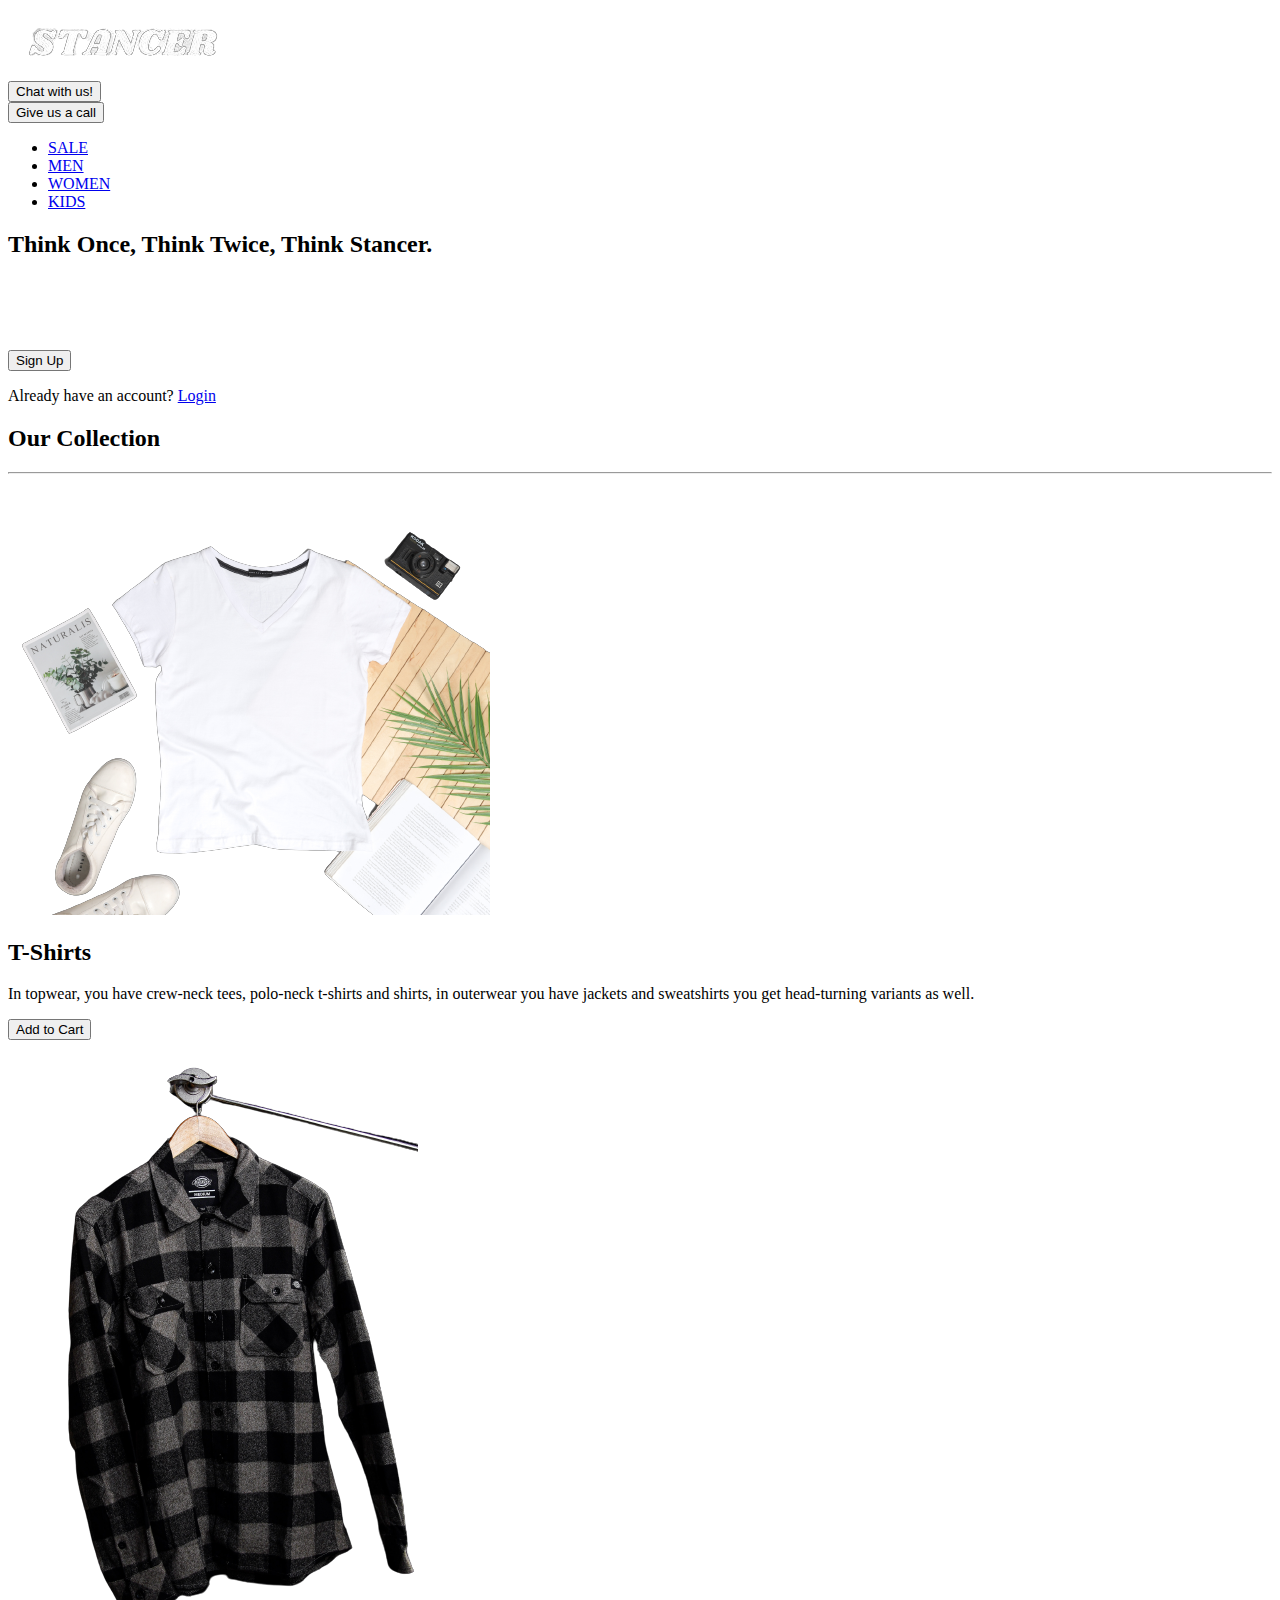
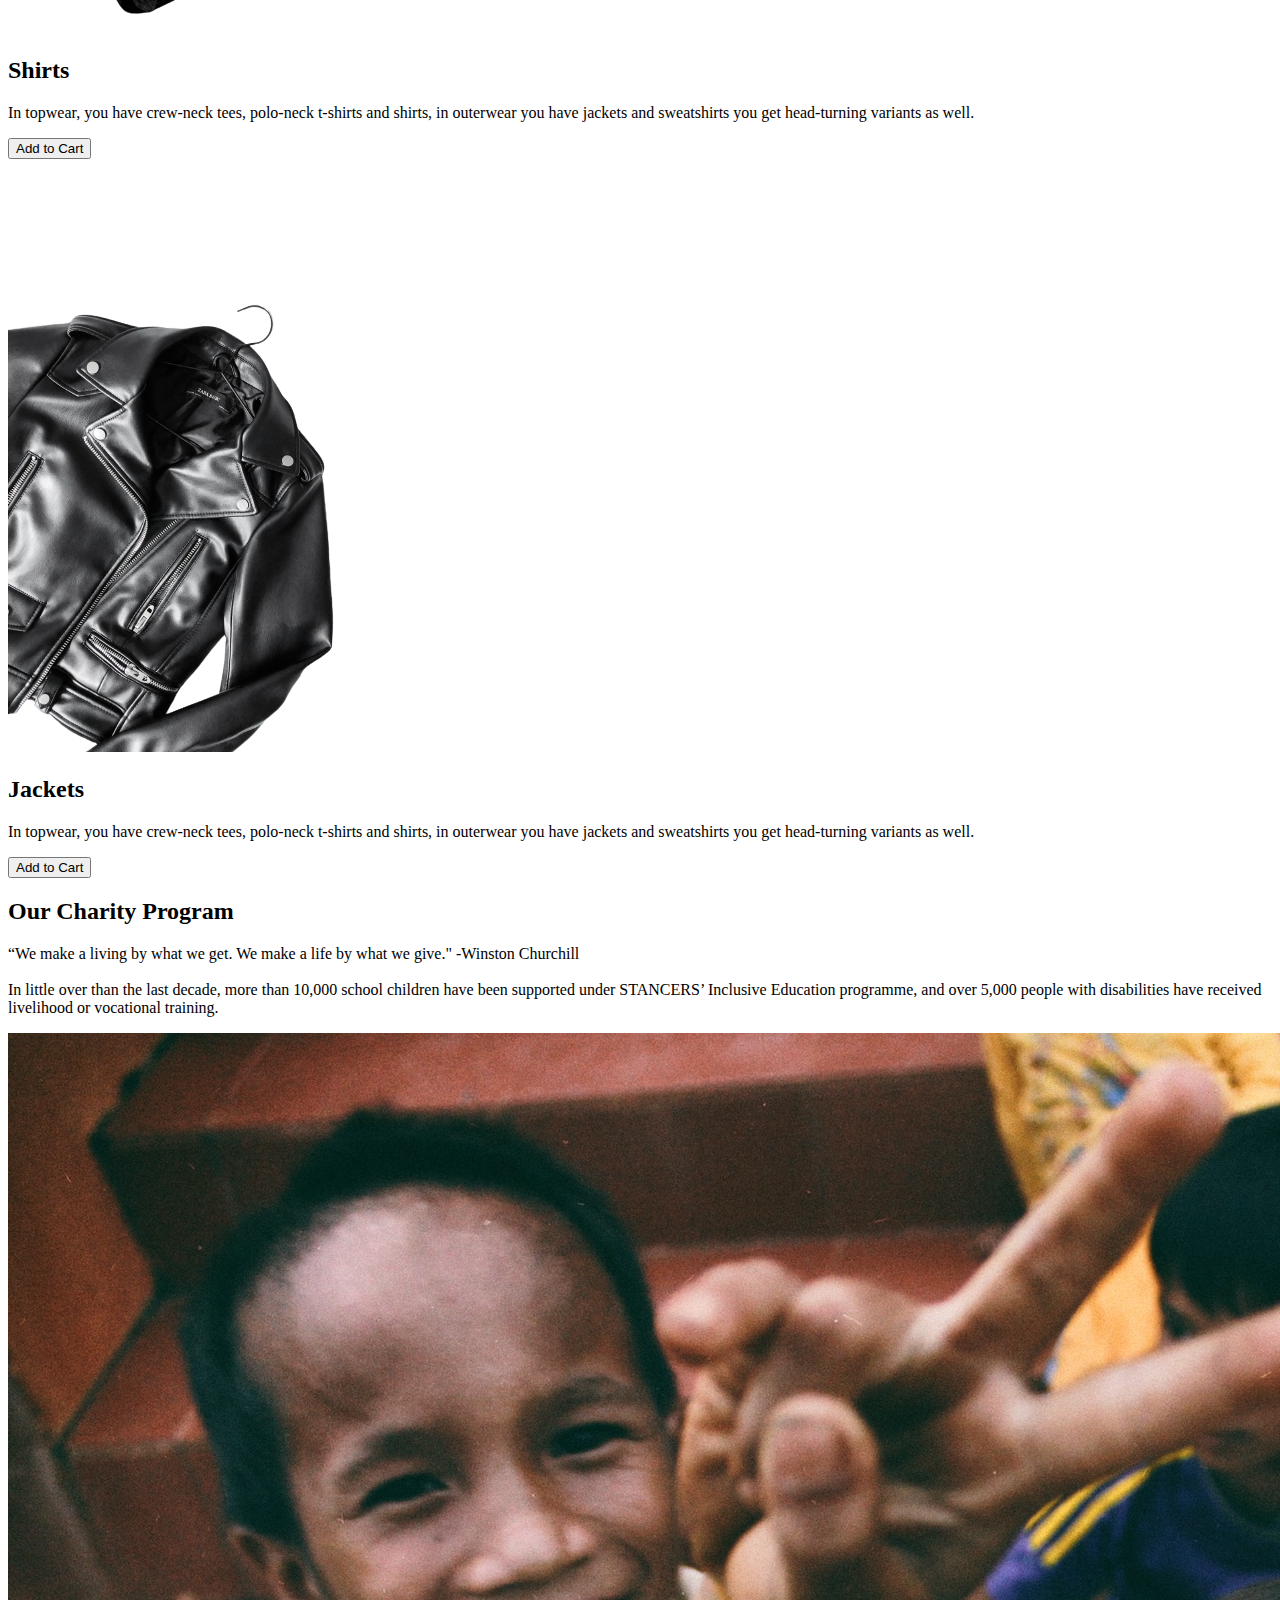
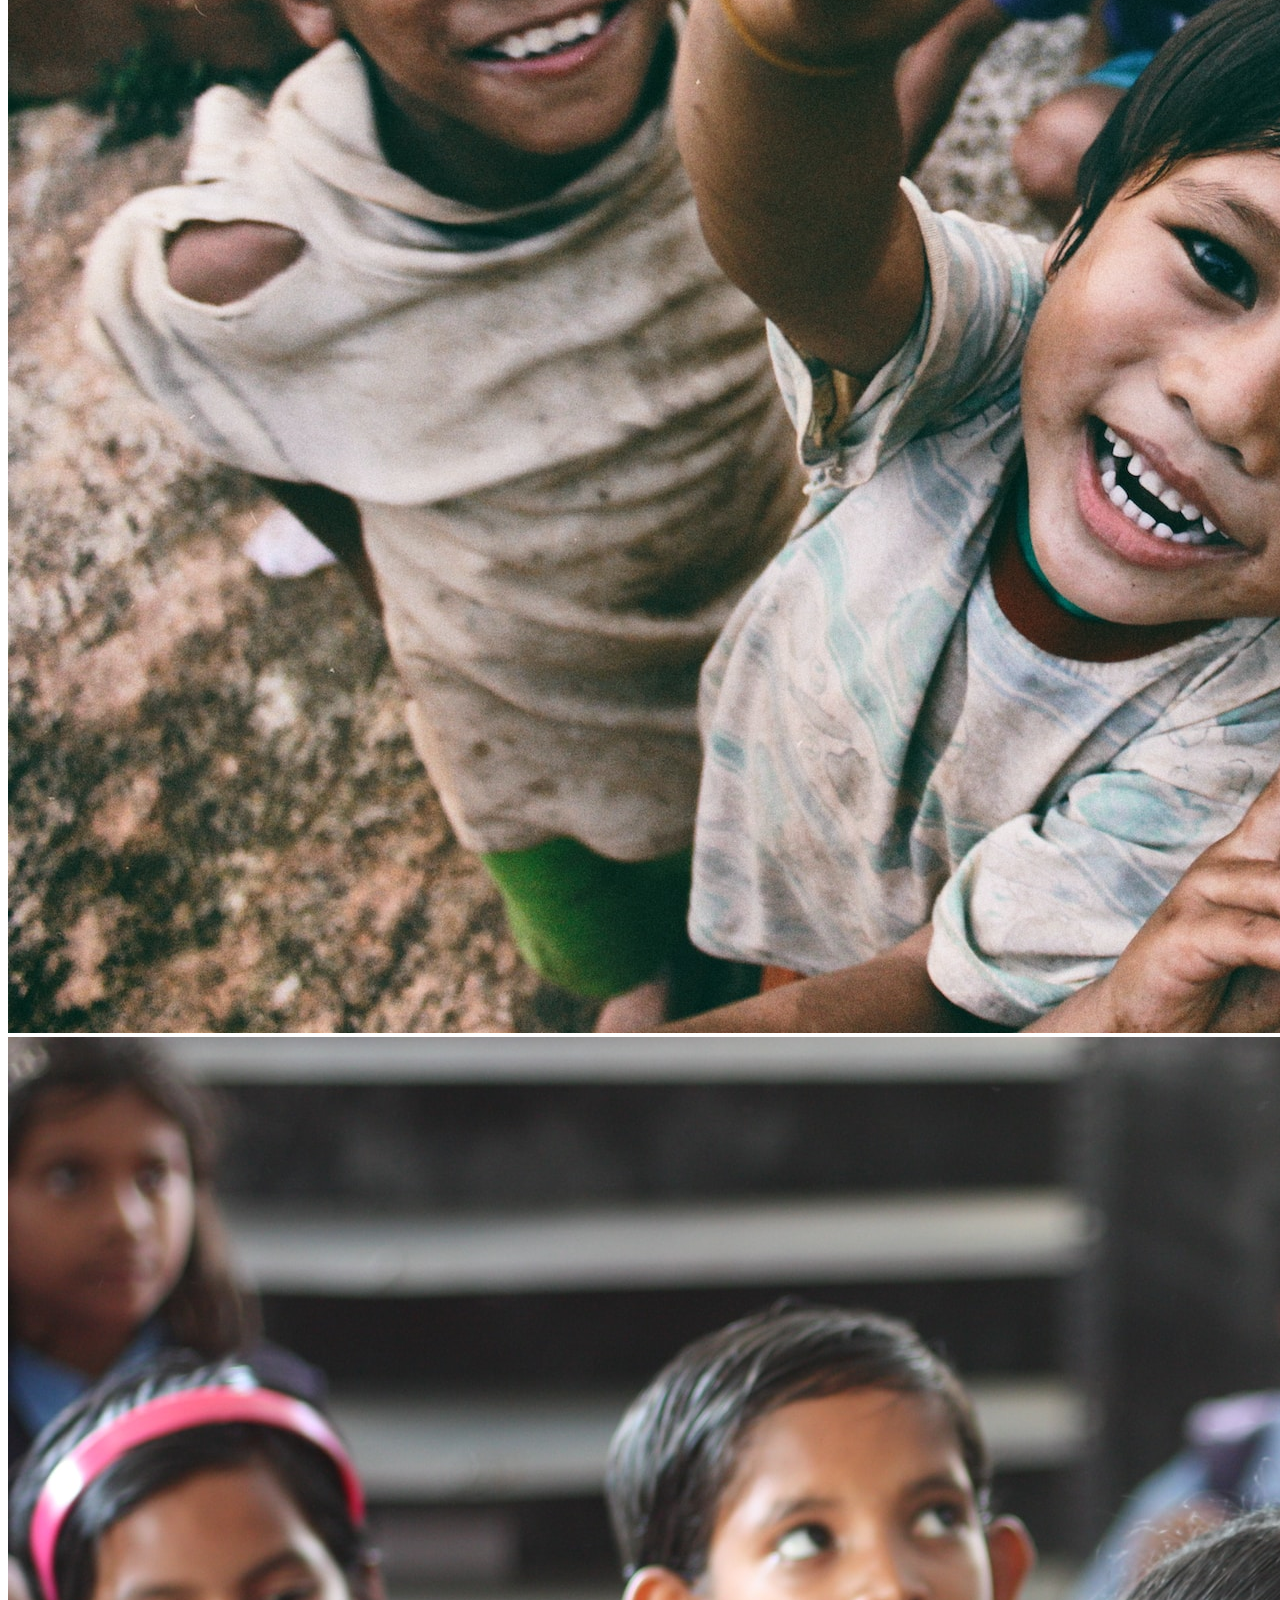
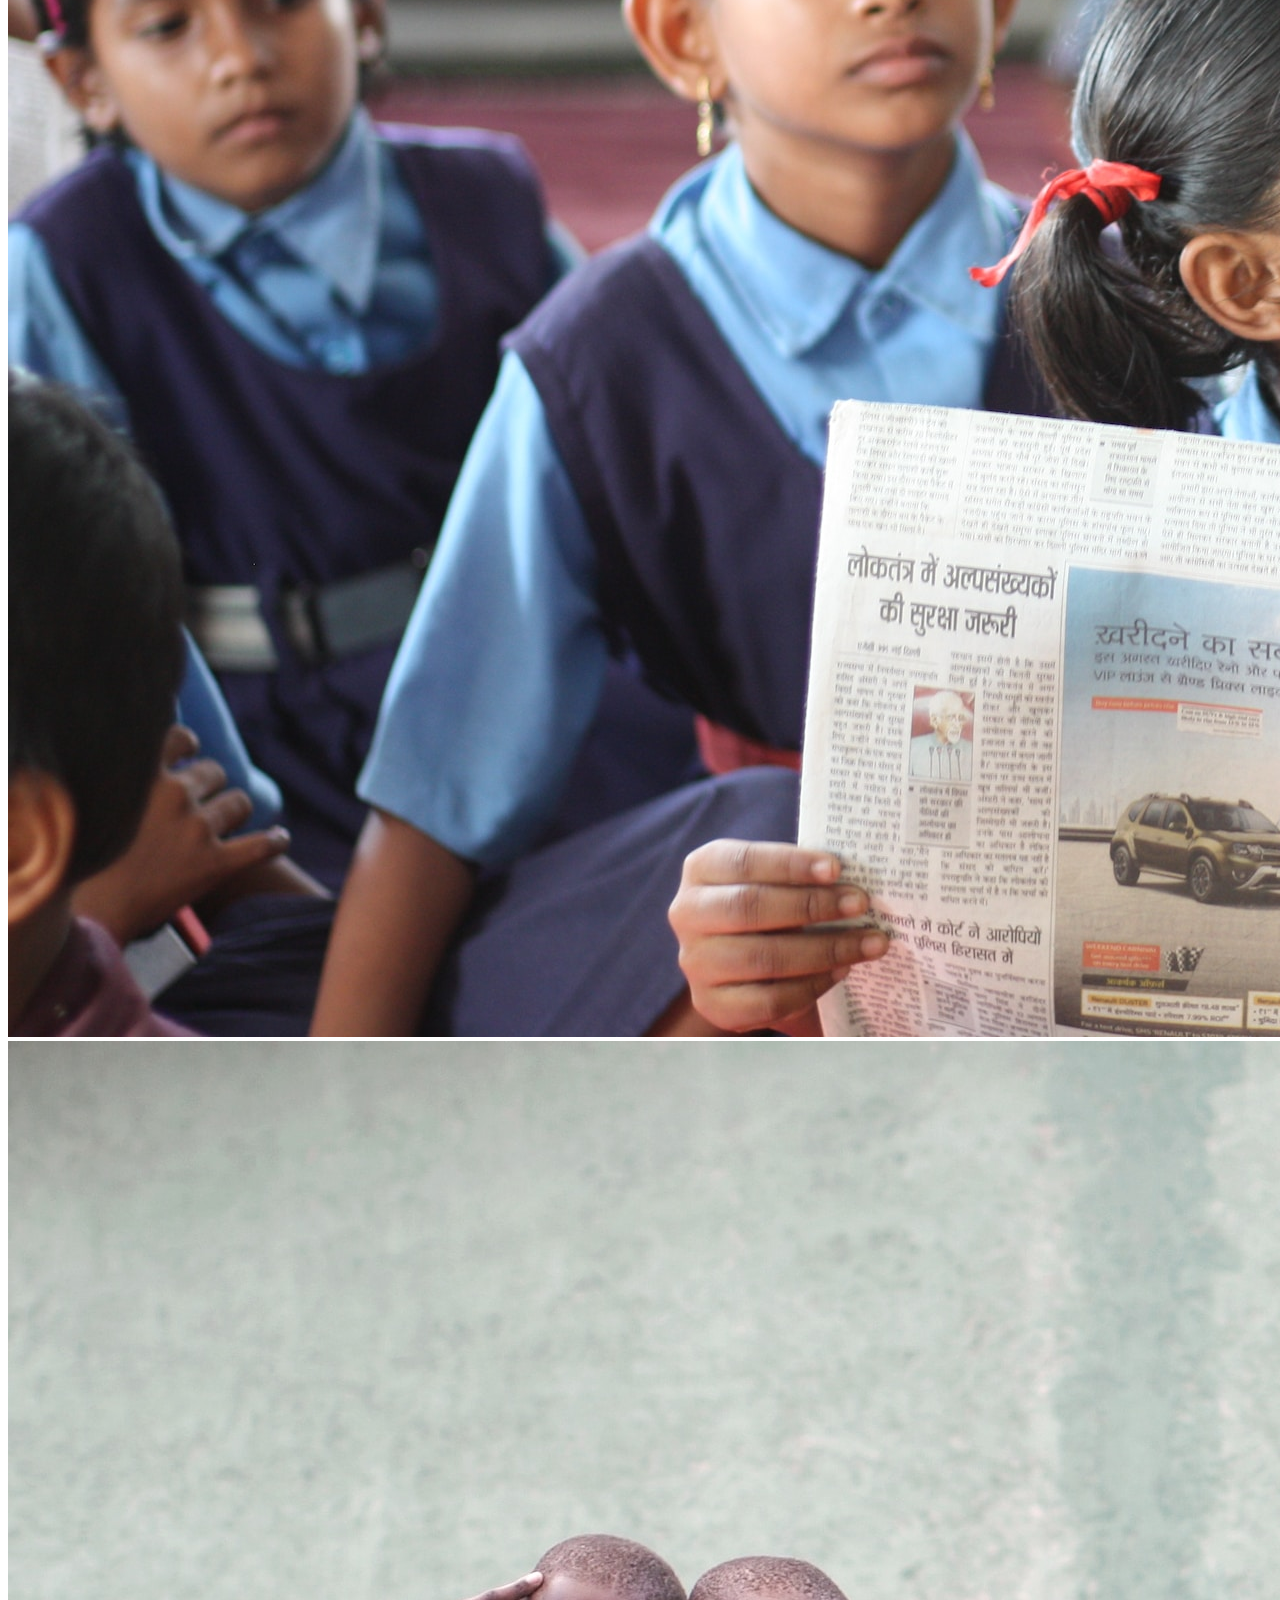
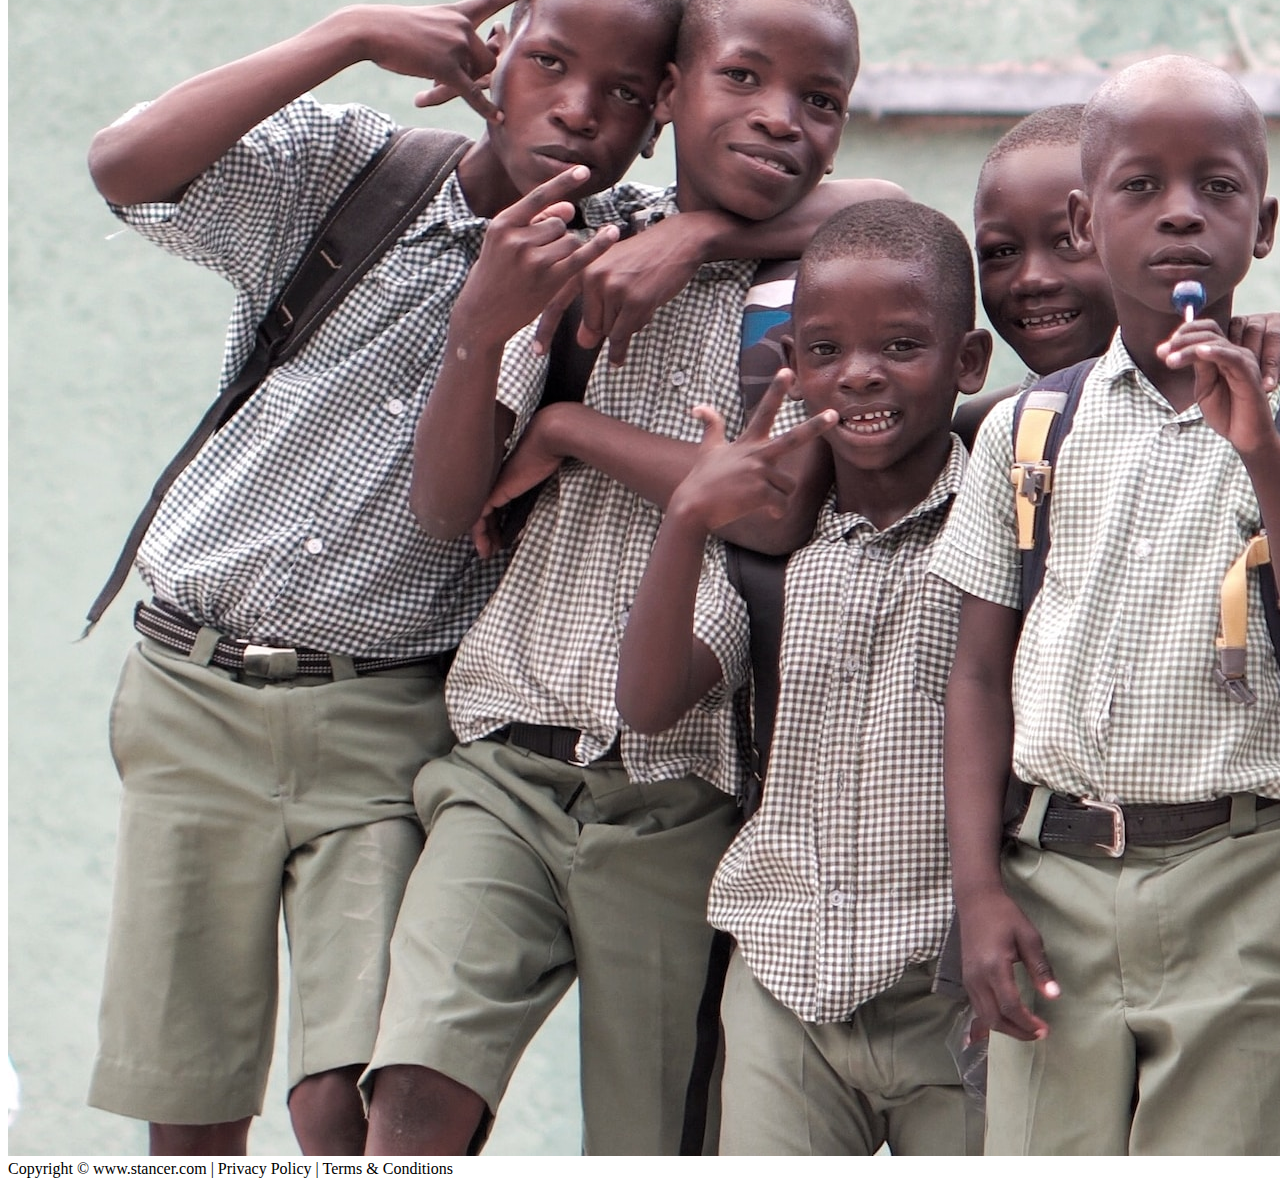
==== index.html @ 6638912d "initial commit" ====
<!DOCTYPE html>
<html lang="en">

<head>
    <meta charset="UTF-8">
    <meta name="viewport" content="width=device-width, initial-scale=1.0">
    <title>STANCER | Official Online Site and Store</title>
    <link rel="stylesheet" media="screen and (max-width: 1570px)" href="css/phone.css">
    <link rel="stylesheet" href="path/to/font-awesome/css/font-awesome.min.css">
    <link rel="stylesheet" href="css/style.css" ; <link rel="preconnect" href="https://fonts.googleapis.com">
    <link rel="preconnect" href="https://fonts.gstatic.com" crossorigin>
</head>

<body>
    <div class="logo">
        <img src="logo-bgremoved.png" alt="STANCER.com">
    </div>
    <div class="help">
        <button>Chat with us!</button>
        
    </div> 
    <div class="help1">
        <button>Give us a call

        </button>
    </div>
    <nav id="navbar">
        <ul>
            <li class="item"><a href="#">SALE</a></li>
            <li class="item"><a href="#">MEN</a></li>
            <li class="item"><a href="#">WOMEN</a></li>
            <li class="item"><a href="#">KIDS</a></li>
        </ul>
    </nav>
    <section id="home">
        <h2 class="h-primary">Think Once, Think Twice, Think Stancer.</h2> <br><br> <br><br>
        <a href="signup.html"><button class="btn">Sign Up</button></a>
        <id id="login"><p>Already have an account? <a href="login.html">Login</a></p>
        </id>
        <!-- <input type="search" id="search" placeholder="Search"> -->
    </section>
    <section class="collection-container">
        <h2 class="chalbeycollection">
            Our Collection
        </h2>
        <hr>
        <div id="collection">
            <div class="box">
                <img src="tshirt1.png" alt="">
                <h2 class="h-secondary center">T-Shirts</h2>
                <p class="center">In topwear, you have crew-neck tees, polo-neck t-shirts and shirts, in outerwear you have jackets and sweatshirts  you get head-turning variants as well.</p>
                <p><button>Add to Cart</button></p>
                    <!-- <button class="btn">Shop</button> -->

            </div>
            <div class="box">
                <img src="shirt1.png" alt="">
                <h2 class="h-secondary center">Shirts</h2>
                <p class="center">In topwear, you have crew-neck tees, polo-neck t-shirts and shirts, in outerwear you have jackets and sweatshirts  you get head-turning variants as well.</p>
                <p><button>Add to Cart</button></p>
                    <!-- <button class="btn">Shop</button> -->
            </div>
            <div class="box">
                <img src="jacket1.png" alt="">
                <h2 class="h-secondary center">Jackets</h2>
                <p class="center">In topwear, you have crew-neck tees, polo-neck t-shirts and shirts, in outerwear you have jackets and sweatshirts  you get head-turning variants as well.</p>
                <p><button>Add to Cart</button></p>
                    <!-- <button class="btn">Shop</button> -->
            </div>
        </div>
    </section>

    <section id="client-section">
        <h2 class="chalbe">
            Our Charity Program
        </h2>
        <p>“We make a living by what we get. We make a life by what we give."
            -Winston Churchill <br> <br>
            In little over than the last decade, more than 10,000 school children have been supported under STANCERS’ Inclusive Education programme, and over 5,000 people with disabilities have received livelihood or vocational training.
           <p>
        <div id="clients">
            <div class="client-item">
                <img src="kids1.jpg" alt="">
            </div>
            <div class="client-item">
                <img src="kidz1.jpg" alt="">
            </div>
            <div class="client-item">
                <img src="kids3.jpg" alt="">
            </div>
            <!-- <div class="client-item">
                <img src="kids1.jpg" alt="">
            </div> -->
        </div>
    </section>
    <!-- <section class="contact">
        <h1 class="h-primary center">Sign Up</h1> 
        <div id="contact-box">
            <form action="">
                <div class="form-group">
                    <label for="name">Enter your Phone / Email</label>
                    <input type="text" name="name" id="name" placeholder="">
                </div>
                <div class="form-group">
                    <label for="name">Create a password</label>
                    <input type="password" name="name" id="name" placeholder="">
                </div>
                <button>Log In</button>
            </form>
        </div>
    </section> -->
    <footer>
        <div class="center">
            Copyright &copy; www.stancer.com | Privacy Policy | Terms & Conditions
        </div>
    </footer>
</body>

</html>
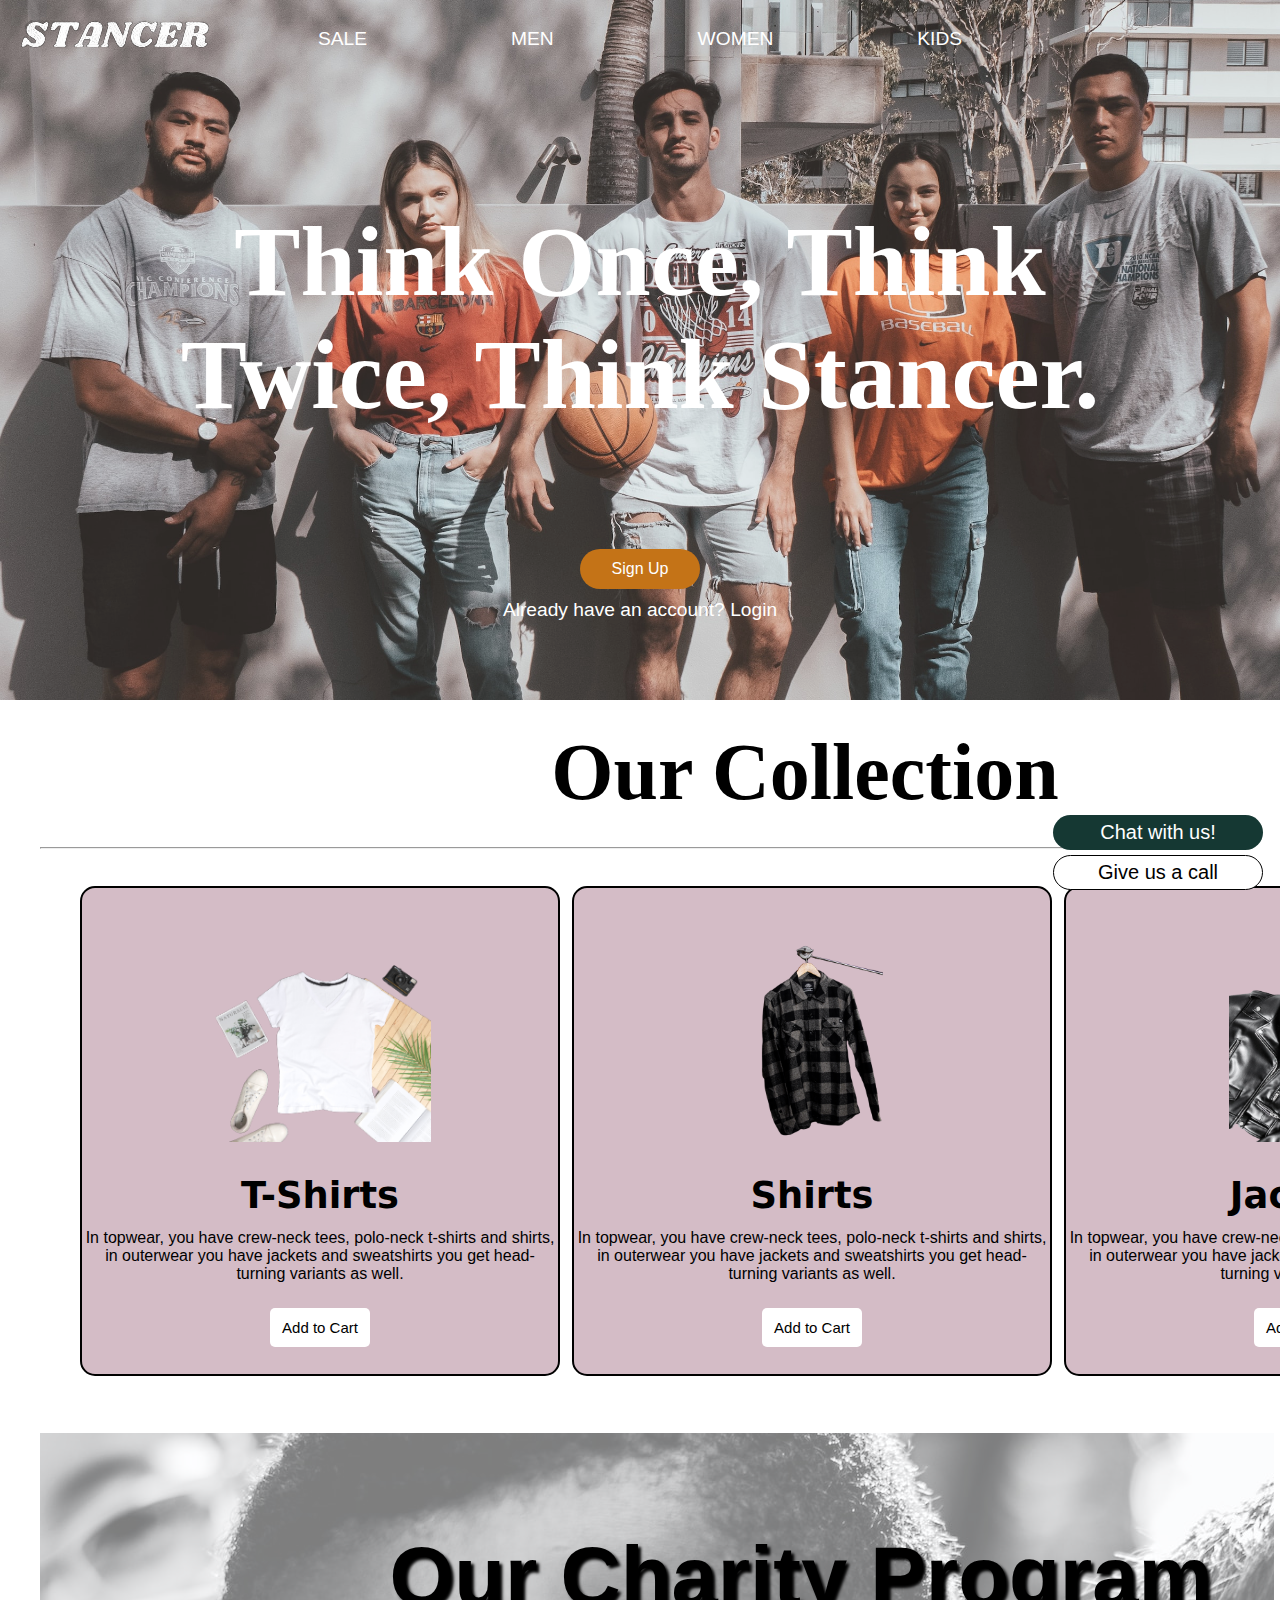
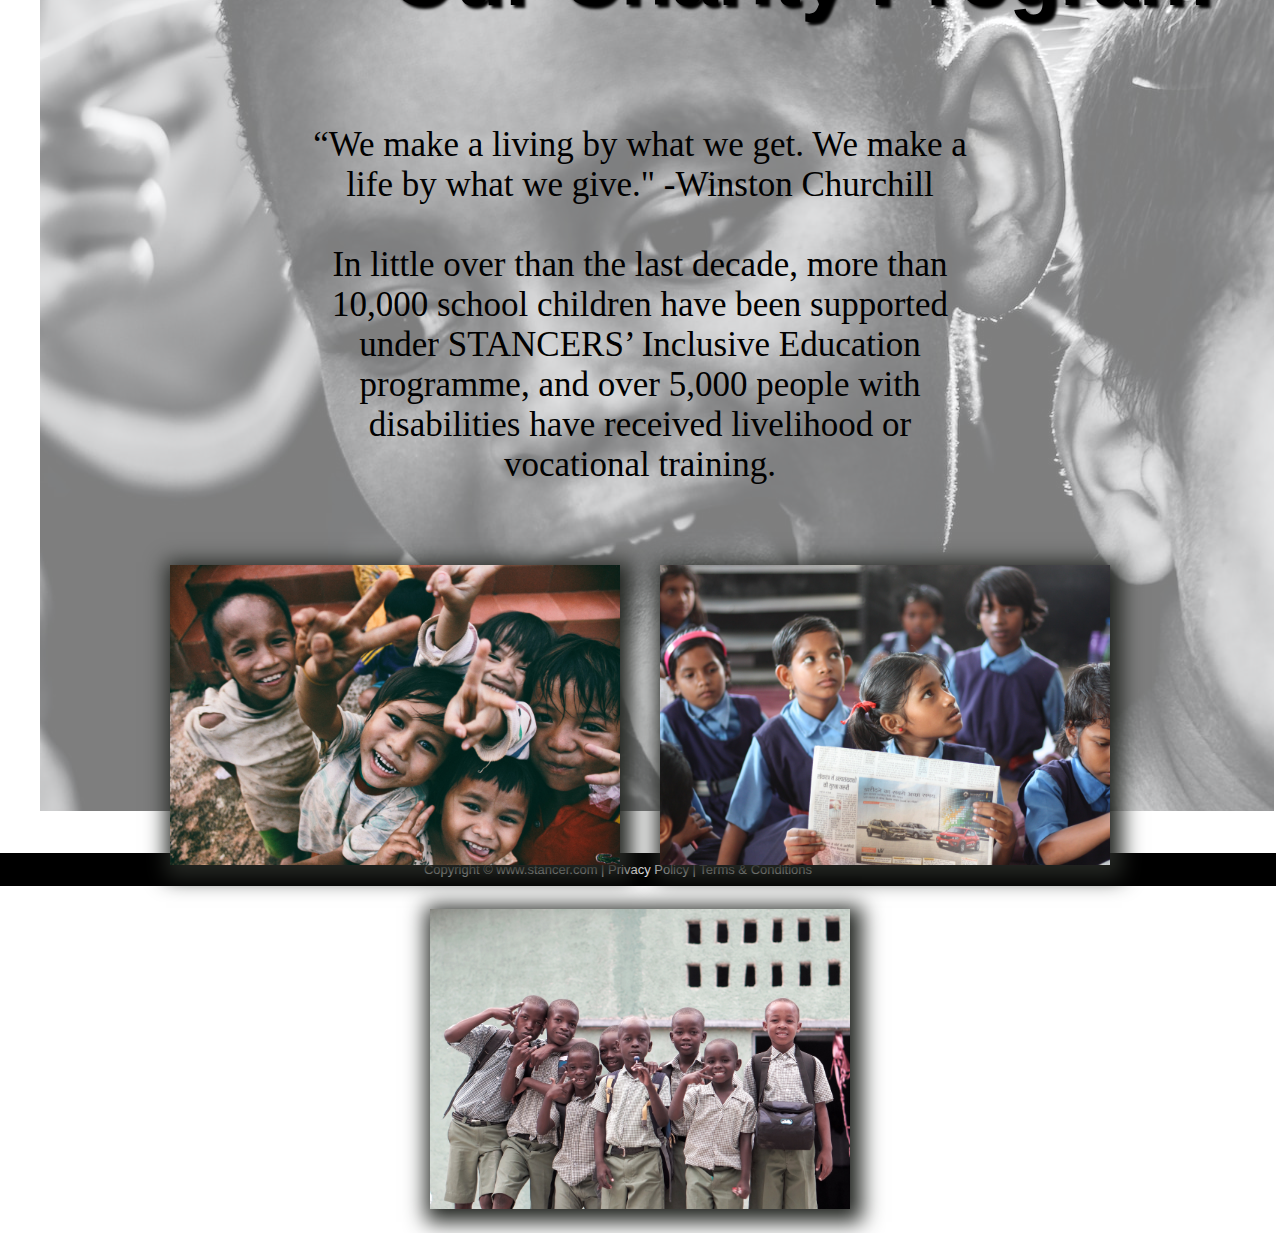
==== commit 22003de0: "initial commit" ====
--- a/index.html
+++ b/index.html
@@ -5,9 +5,9 @@
     <meta charset="UTF-8">
     <meta name="viewport" content="width=device-width, initial-scale=1.0">
     <title>STANCER | Official Online Site and Store</title>
-    <link rel="stylesheet" media="screen and (max-width: 1570px)" href="css/phone.css">
+    <link rel="stylesheet" media="screen and (max-width: 1570px)" href="phone.css">
     <link rel="stylesheet" href="path/to/font-awesome/css/font-awesome.min.css">
-    <link rel="stylesheet" href="css/style.css" ; <link rel="preconnect" href="https://fonts.googleapis.com">
+    <link rel="stylesheet" href="style.css" ; <link rel="preconnect" href="https://fonts.googleapis.com">
     <link rel="preconnect" href="https://fonts.gstatic.com" crossorigin>
 </head>
 
--- a/phone.css
+++ b/phone.css
@@ -0,0 +1,12 @@
+/* Navigation */
+
+/* Home section */
+#home{
+    
+}
+/* Collection */
+#collection{
+    
+}
+
+/* clients section */